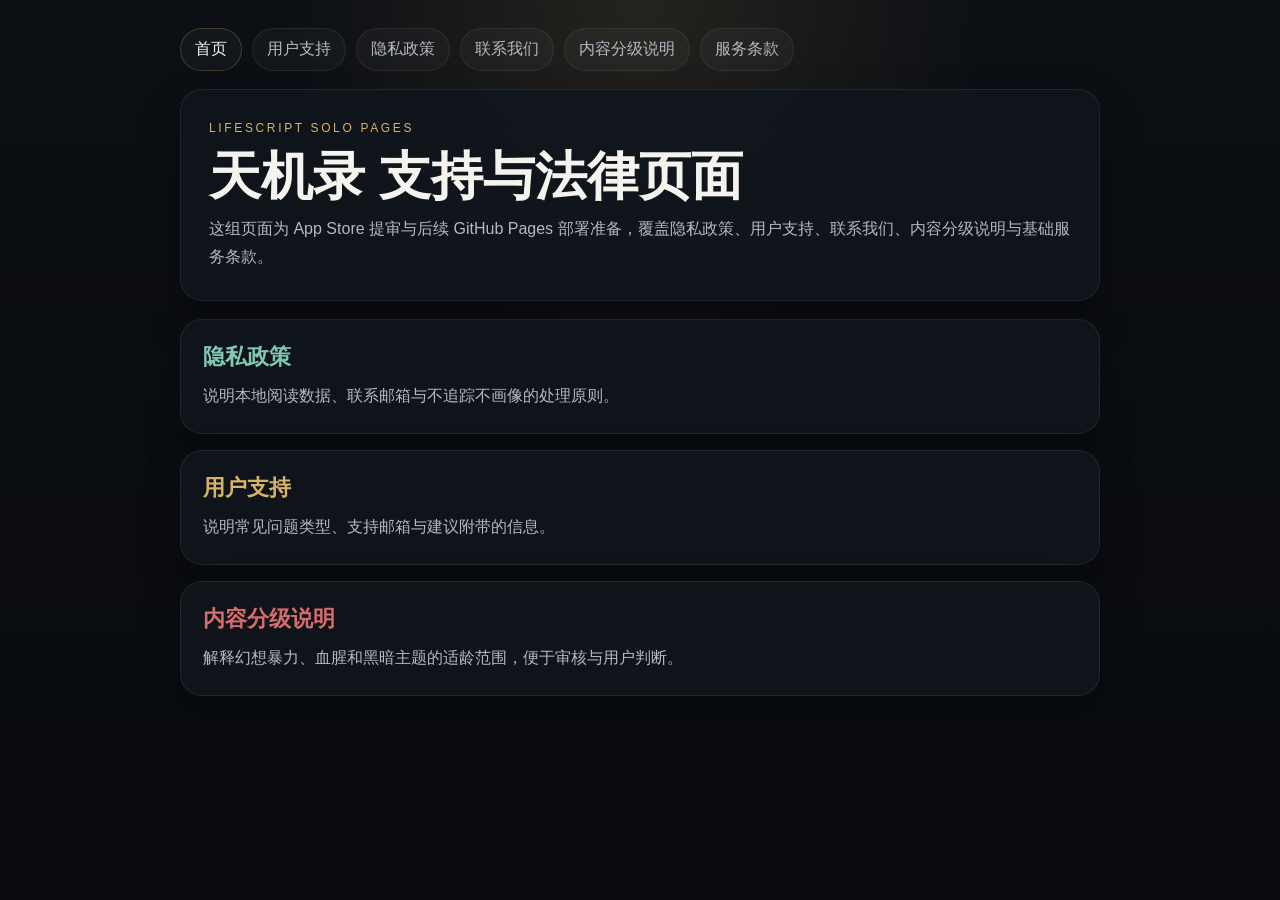
==== lifescript-solo/index.html @ c70b58d5 "Add LifeScript Solo legal pages" ====
<!doctype html>
<html lang="zh-Hans">
  <head>
    <meta charset="utf-8" />
    <meta name="viewport" content="width=device-width, initial-scale=1" />
    <title>天机录 · 支持与法律页面</title>
    <link rel="stylesheet" href="./styles.css" />
  </head>
  <body>
    <main class="shell">
      <nav class="nav">
        <a class="active" href="./index.html">首页</a>
        <a href="./support.html">用户支持</a>
        <a href="./privacy.html">隐私政策</a>
        <a href="./contact.html">联系我们</a>
        <a href="./content-rating.html">内容分级说明</a>
        <a href="./terms.html">服务条款</a>
      </nav>

      <section class="hero">
        <p class="eyebrow">LifeScript Solo Pages</p>
        <h1>天机录 支持与法律页面</h1>
        <p class="summary">
          这组页面为 App Store 提审与后续 GitHub Pages 部署准备，覆盖隐私政策、用户支持、联系我们、内容分级说明与基础服务条款。
        </p>
      </section>

      <section class="grid">
        <article class="card accent-jade">
          <h2>隐私政策</h2>
          <p>说明本地阅读数据、联系邮箱与不追踪不画像的处理原则。</p>
        </article>
        <article class="card accent-gold">
          <h2>用户支持</h2>
          <p>说明常见问题类型、支持邮箱与建议附带的信息。</p>
        </article>
        <article class="card accent-crimson">
          <h2>内容分级说明</h2>
          <p>解释幻想暴力、血腥和黑暗主题的适龄范围，便于审核与用户判断。</p>
        </article>
      </section>
    </main>
  </body>
</html>
---- lifescript-solo/styles.css ----
:root {
  color-scheme: dark;
  --bg: #0a0c10;
  --panel: rgba(17, 22, 29, 0.88);
  --panel-strong: rgba(22, 28, 36, 0.96);
  --border: rgba(255, 255, 255, 0.08);
  --text: #f5f3ee;
  --muted: #b6b9c2;
  --gold: #d8b36a;
  --jade: #80c8b3;
  --crimson: #d86c6c;
  --shadow: 0 18px 40px rgba(0, 0, 0, 0.28);
  --radius: 22px;
}

* {
  box-sizing: border-box;
}

body {
  margin: 0;
  min-height: 100vh;
  font-family: -apple-system, BlinkMacSystemFont, "SF Pro Text", "PingFang SC", "Helvetica Neue", sans-serif;
  background:
    radial-gradient(circle at top, rgba(216, 179, 106, 0.12), transparent 32%),
    linear-gradient(180deg, #0c0f14 0%, #090b0f 100%);
  color: var(--text);
}

.shell {
  width: min(920px, calc(100% - 32px));
  margin: 0 auto;
  padding: 28px 0 48px;
}

.nav {
  display: flex;
  flex-wrap: wrap;
  gap: 10px;
  margin-bottom: 18px;
}

.nav a {
  text-decoration: none;
  color: var(--muted);
  padding: 10px 14px;
  border: 1px solid var(--border);
  border-radius: 999px;
  background: rgba(255, 255, 255, 0.03);
}

.nav a.active,
.nav a:hover {
  color: var(--text);
  border-color: rgba(216, 179, 106, 0.24);
}

.hero,
.card {
  background: var(--panel);
  border: 1px solid var(--border);
  border-radius: var(--radius);
  box-shadow: var(--shadow);
  backdrop-filter: blur(20px);
}

.hero {
  padding: 28px;
  margin-bottom: 18px;
}

.eyebrow {
  margin: 0 0 10px;
  letter-spacing: 0.22em;
  text-transform: uppercase;
  font-size: 12px;
  color: var(--gold);
}

h1 {
  margin: 0 0 12px;
  font-size: clamp(34px, 5vw, 52px);
  line-height: 1.02;
}

.summary {
  margin: 0;
  color: var(--muted);
  font-size: 16px;
  line-height: 1.8;
}

.grid {
  display: grid;
  gap: 16px;
}

.card {
  padding: 22px;
}

h2 {
  margin: 0 0 10px;
  font-size: 22px;
}

p {
  margin: 0;
  color: var(--muted);
  line-height: 1.8;
}

ul {
  margin: 14px 0 0;
  padding-left: 18px;
  color: var(--muted);
  line-height: 1.8;
}

.meta {
  margin-top: 18px;
  padding-top: 16px;
  border-top: 1px solid var(--border);
  color: var(--muted);
  font-size: 14px;
}

.accent-jade h2 {
  color: var(--jade);
}

.accent-gold h2 {
  color: var(--gold);
}

.accent-crimson h2 {
  color: var(--crimson);
}

@media (max-width: 640px) {
  .shell {
    width: min(100% - 20px, 920px);
    padding-top: 20px;
  }

  .hero,
  .card {
    padding: 20px;
  }
}
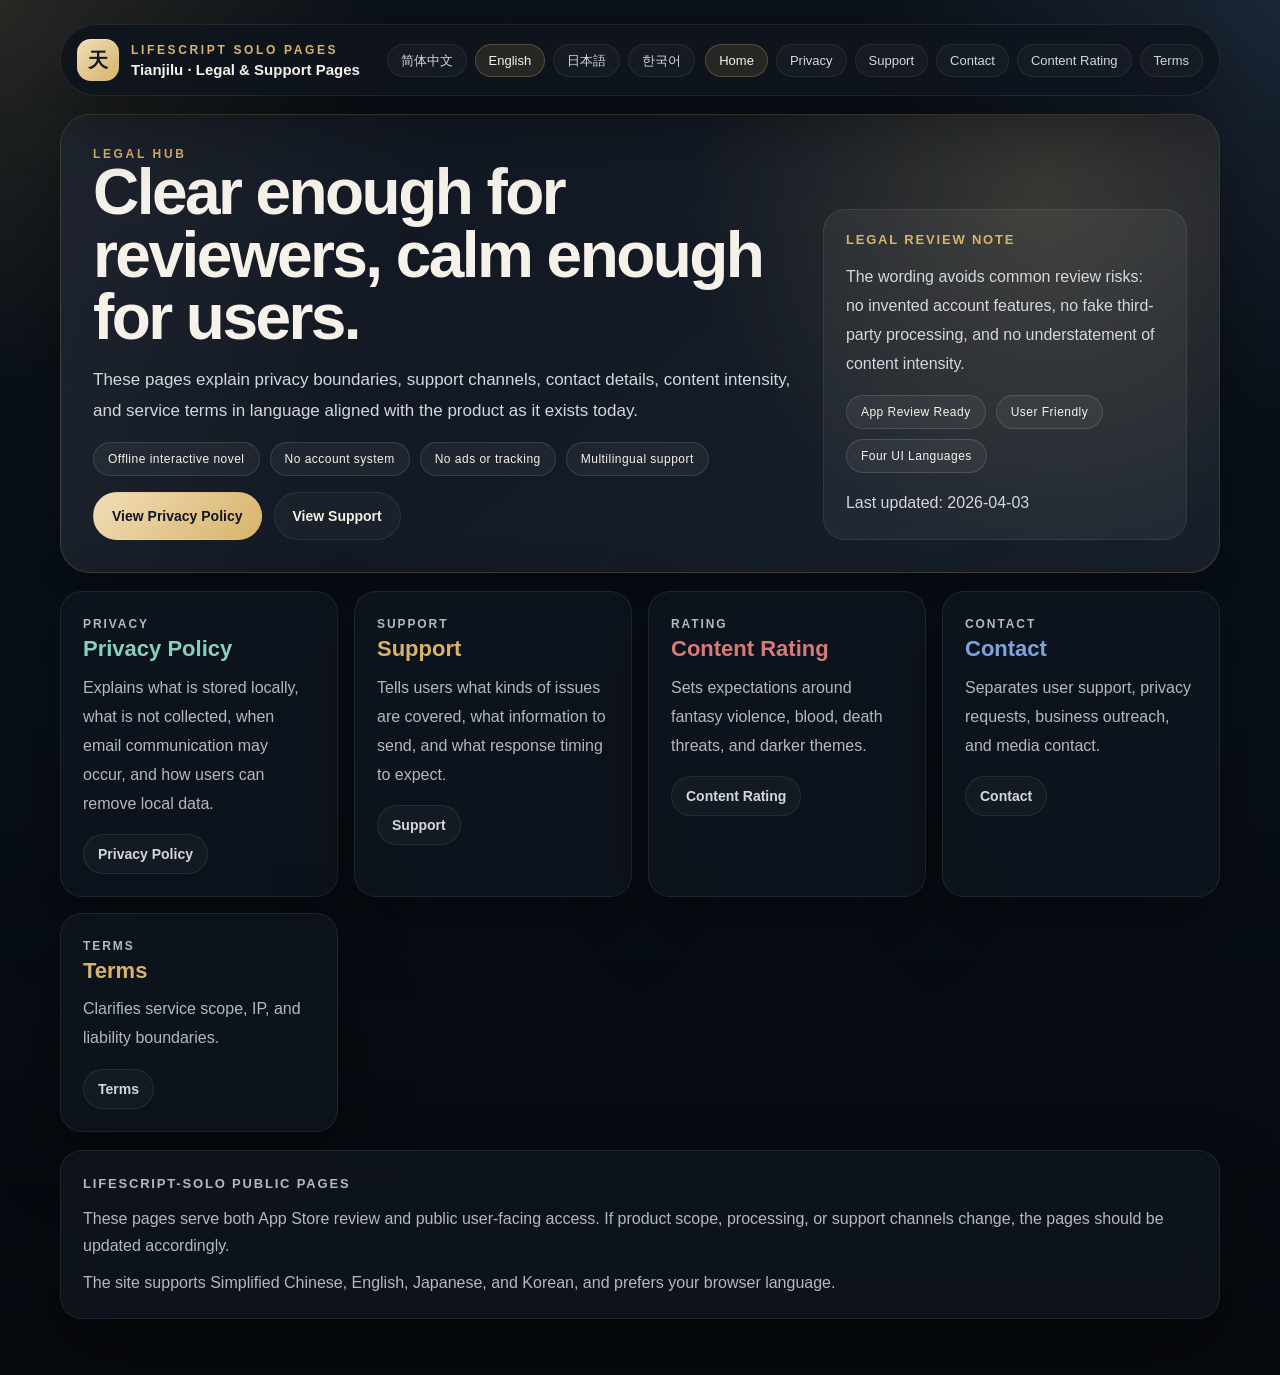
==== commit 4d2b3236: "Refresh LifeScript Solo legal pages" ====
--- a/lifescript-solo/index.html
+++ b/lifescript-solo/index.html
@@ -4,41 +4,20 @@
     <meta charset="utf-8" />
     <meta name="viewport" content="width=device-width, initial-scale=1" />
     <title>天机录 · 支持与法律页面</title>
+    <meta
+      name="description"
+      content="天机录官方支持、隐私、联系、分级与服务条款页面。"
+    />
     <link rel="stylesheet" href="./styles.css" />
+    <script defer src="./translations.js"></script>
+    <script defer src="./site.js"></script>
   </head>
-  <body>
-    <main class="shell">
-      <nav class="nav">
-        <a class="active" href="./index.html">首页</a>
-        <a href="./support.html">用户支持</a>
-        <a href="./privacy.html">隐私政策</a>
-        <a href="./contact.html">联系我们</a>
-        <a href="./content-rating.html">内容分级说明</a>
-        <a href="./terms.html">服务条款</a>
-      </nav>
-
-      <section class="hero">
-        <p class="eyebrow">LifeScript Solo Pages</p>
-        <h1>天机录 支持与法律页面</h1>
-        <p class="summary">
-          这组页面为 App Store 提审与后续 GitHub Pages 部署准备，覆盖隐私政策、用户支持、联系我们、内容分级说明与基础服务条款。
-        </p>
-      </section>
-
-      <section class="grid">
-        <article class="card accent-jade">
-          <h2>隐私政策</h2>
-          <p>说明本地阅读数据、联系邮箱与不追踪不画像的处理原则。</p>
-        </article>
-        <article class="card accent-gold">
-          <h2>用户支持</h2>
-          <p>说明常见问题类型、支持邮箱与建议附带的信息。</p>
-        </article>
-        <article class="card accent-crimson">
-          <h2>内容分级说明</h2>
-          <p>解释幻想暴力、血腥和黑暗主题的适龄范围，便于审核与用户判断。</p>
-        </article>
-      </section>
-    </main>
+  <body data-page="home">
+    <main id="app" class="page-shell"></main>
+    <noscript>
+      <main class="page-shell">
+        <div class="empty-state">This site requires JavaScript to render multilingual content.</div>
+      </main>
+    </noscript>
   </body>
 </html>
--- a/lifescript-solo/styles.css
+++ b/lifescript-solo/styles.css
@@ -1,150 +1,454 @@
 :root {
   color-scheme: dark;
-  --bg: #0a0c10;
-  --panel: rgba(17, 22, 29, 0.88);
-  --panel-strong: rgba(22, 28, 36, 0.96);
+  --bg: #091018;
+  --bg-deep: #06090e;
+  --panel: rgba(15, 20, 29, 0.9);
+  --panel-soft: rgba(22, 28, 38, 0.78);
+  --panel-strong: rgba(27, 35, 47, 0.96);
   --border: rgba(255, 255, 255, 0.08);
-  --text: #f5f3ee;
-  --muted: #b6b9c2;
+  --border-strong: rgba(216, 179, 106, 0.22);
+  --text: #f6f2ea;
+  --muted: #b6b8c0;
+  --muted-strong: #d4d7df;
   --gold: #d8b36a;
-  --jade: #80c8b3;
-  --crimson: #d86c6c;
-  --shadow: 0 18px 40px rgba(0, 0, 0, 0.28);
-  --radius: 22px;
+  --jade: #87d1bc;
+  --crimson: #d97a7a;
+  --sapphire: #7ea4dd;
+  --shadow: 0 28px 70px rgba(0, 0, 0, 0.34);
+  --radius-xl: 30px;
+  --radius-lg: 22px;
+  --radius-md: 16px;
+  --font-sans: -apple-system, BlinkMacSystemFont, "SF Pro Text", "PingFang SC", "Hiragino Sans GB", "Noto Sans JP", "Apple SD Gothic Neo", "Helvetica Neue", sans-serif;
 }
 
 * {
   box-sizing: border-box;
 }
 
+html {
+  scroll-behavior: smooth;
+}
+
 body {
   margin: 0;
   min-height: 100vh;
-  font-family: -apple-system, BlinkMacSystemFont, "SF Pro Text", "PingFang SC", "Helvetica Neue", sans-serif;
+  color: var(--text);
+  font-family: var(--font-sans);
   background:
-    radial-gradient(circle at top, rgba(216, 179, 106, 0.12), transparent 32%),
-    linear-gradient(180deg, #0c0f14 0%, #090b0f 100%);
-  color: var(--text);
-}
-
-.shell {
-  width: min(920px, calc(100% - 32px));
+    radial-gradient(circle at top left, rgba(216, 179, 106, 0.14), transparent 24rem),
+    radial-gradient(circle at top right, rgba(126, 164, 221, 0.14), transparent 26rem),
+    linear-gradient(180deg, #0b1119 0%, var(--bg) 48%, var(--bg-deep) 100%);
+}
+
+a {
+  color: inherit;
+}
+
+.page-shell {
+  width: min(1160px, calc(100vw - 28px));
   margin: 0 auto;
-  padding: 28px 0 48px;
-}
-
-.nav {
-  display: flex;
-  flex-wrap: wrap;
-  gap: 10px;
-  margin-bottom: 18px;
-}
-
-.nav a {
-  text-decoration: none;
-  color: var(--muted);
-  padding: 10px 14px;
+  padding: 24px 0 56px;
+}
+
+.page-frame {
+  display: grid;
+  gap: 18px;
+}
+
+.topbar,
+.hero,
+.section-card,
+.content-grid > article,
+.legal-grid > article,
+.footer {
   border: 1px solid var(--border);
+  background: var(--panel);
+  box-shadow: var(--shadow);
+  backdrop-filter: blur(22px);
+}
+
+.topbar {
+  position: sticky;
+  top: 12px;
+  z-index: 20;
+  display: flex;
+  flex-wrap: wrap;
+  align-items: center;
+  justify-content: space-between;
+  gap: 14px;
+  padding: 14px 16px;
   border-radius: 999px;
-  background: rgba(255, 255, 255, 0.03);
-}
-
-.nav a.active,
-.nav a:hover {
-  color: var(--text);
-  border-color: rgba(216, 179, 106, 0.24);
-}
-
-.hero,
-.card {
-  background: var(--panel);
-  border: 1px solid var(--border);
-  border-radius: var(--radius);
-  box-shadow: var(--shadow);
-  backdrop-filter: blur(20px);
-}
-
-.hero {
-  padding: 28px;
-  margin-bottom: 18px;
+}
+
+.brand-block {
+  display: flex;
+  align-items: center;
+  gap: 12px;
+}
+
+.brand-mark {
+  width: 42px;
+  height: 42px;
+  border-radius: 14px;
+  display: grid;
+  place-items: center;
+  color: #121825;
+  font-size: 20px;
+  font-weight: 700;
+  background: linear-gradient(135deg, #f1ddb7, var(--gold));
+  box-shadow: inset 0 1px 0 rgba(255, 255, 255, 0.35);
+}
+
+.brand-copy {
+  display: grid;
+  gap: 4px;
 }
 
 .eyebrow {
-  margin: 0 0 10px;
+  margin: 0;
+  color: var(--gold);
+  font-size: 12px;
+  font-weight: 700;
   letter-spacing: 0.22em;
   text-transform: uppercase;
+}
+
+.brand-title {
+  margin: 0;
+  color: var(--text);
+  font-size: 15px;
+  font-weight: 650;
+}
+
+.toolbar {
+  display: flex;
+  flex-wrap: wrap;
+  gap: 10px;
+  align-items: center;
+}
+
+.language-switcher,
+.nav-links {
+  display: flex;
+  flex-wrap: wrap;
+  gap: 8px;
+}
+
+.chip-button,
+.nav-link,
+.cta-link,
+.inline-link {
+  appearance: none;
+  border: 1px solid var(--border);
+  color: var(--muted-strong);
+  background: rgba(255, 255, 255, 0.03);
+  text-decoration: none;
+  transition: 180ms ease;
+}
+
+.chip-button,
+.nav-link {
+  border-radius: 999px;
+  padding: 9px 13px;
+  font-size: 13px;
+  line-height: 1;
+  cursor: pointer;
+}
+
+.chip-button:hover,
+.chip-button[aria-pressed="true"],
+.nav-link:hover,
+.nav-link.active {
+  color: var(--text);
+  border-color: rgba(216, 179, 106, 0.28);
+  background: rgba(216, 179, 106, 0.12);
+}
+
+.hero {
+  position: relative;
+  overflow: hidden;
+  padding: 32px;
+  border-radius: var(--radius-xl);
+  border-color: var(--border-strong);
+  background:
+    linear-gradient(140deg, rgba(16, 22, 33, 0.94), rgba(26, 33, 45, 0.92)),
+    linear-gradient(180deg, rgba(255, 255, 255, 0.04), rgba(255, 255, 255, 0));
+}
+
+.hero::before {
+  content: "";
+  position: absolute;
+  inset: 0;
+  pointer-events: none;
+  background:
+    radial-gradient(circle at 85% 18%, rgba(216, 179, 106, 0.18), transparent 22rem),
+    linear-gradient(110deg, rgba(255, 255, 255, 0.06), transparent 30%);
+}
+
+.hero-grid {
+  position: relative;
+  z-index: 1;
+  display: grid;
+  grid-template-columns: minmax(0, 1.4fr) minmax(280px, 0.72fr);
+  gap: 22px;
+}
+
+.hero-copy,
+.hero-note {
+  display: grid;
+  gap: 16px;
+}
+
+.hero-title {
+  margin: 0;
+  font-size: clamp(38px, 6vw, 64px);
+  line-height: 0.98;
+  letter-spacing: -0.04em;
+}
+
+.hero-summary {
+  margin: 0;
+  max-width: 48rem;
+  color: var(--muted-strong);
+  font-size: 17px;
+  line-height: 1.8;
+}
+
+.hero-strip {
+  display: flex;
+  flex-wrap: wrap;
+  gap: 10px;
+}
+
+.hero-strip span,
+.status-pill {
+  display: inline-flex;
+  align-items: center;
+  min-height: 34px;
+  padding: 0 14px;
+  border-radius: 999px;
+  border: 1px solid rgba(255, 255, 255, 0.12);
+  background: rgba(255, 255, 255, 0.05);
+  color: var(--text);
   font-size: 12px;
+  letter-spacing: 0.04em;
+}
+
+.hero-actions {
+  display: flex;
+  flex-wrap: wrap;
+  gap: 12px;
+}
+
+.cta-link,
+.inline-link {
+  display: inline-flex;
+  align-items: center;
+  justify-content: center;
+  min-height: 48px;
+  padding: 0 18px;
+  border-radius: 999px;
+  font-size: 14px;
+  font-weight: 600;
+}
+
+.cta-link.primary {
+  color: #101520;
+  background: linear-gradient(135deg, #f1ddb7, var(--gold));
+  border-color: transparent;
+}
+
+.cta-link.secondary {
+  color: var(--text);
+}
+
+.cta-link:hover,
+.inline-link:hover {
+  transform: translateY(-1px);
+}
+
+.hero-note {
+  align-self: end;
+  padding: 22px;
+  border-radius: var(--radius-lg);
+  border: 1px solid rgba(255, 255, 255, 0.08);
+  background: rgba(255, 255, 255, 0.05);
+}
+
+.note-title {
+  margin: 0;
   color: var(--gold);
-}
-
-h1 {
-  margin: 0 0 12px;
-  font-size: clamp(34px, 5vw, 52px);
-  line-height: 1.02;
-}
-
-.summary {
-  margin: 0;
-  color: var(--muted);
-  font-size: 16px;
+  font-size: 13px;
+  font-weight: 700;
+  letter-spacing: 0.14em;
+  text-transform: uppercase;
+}
+
+.note-copy {
+  margin: 0;
+  color: var(--muted-strong);
   line-height: 1.8;
 }
 
-.grid {
+.content-grid,
+.legal-grid {
   display: grid;
   gap: 16px;
 }
 
-.card {
+.content-grid {
+  grid-template-columns: repeat(auto-fit, minmax(220px, 1fr));
+}
+
+.legal-grid {
+  grid-template-columns: minmax(0, 1.12fr) minmax(0, 0.88fr);
+}
+
+.section-card,
+.content-grid > article,
+.legal-grid > article {
   padding: 22px;
-}
-
-h2 {
+  border-radius: var(--radius-lg);
+  transition: transform 180ms ease, border-color 180ms ease, background 180ms ease;
+}
+
+.section-card h2,
+.content-grid h2,
+.legal-grid h2 {
   margin: 0 0 10px;
   font-size: 22px;
-}
-
-p {
+  line-height: 1.2;
+}
+
+.section-card p,
+.content-grid p,
+.legal-grid p,
+.section-card li,
+.legal-grid li {
   margin: 0;
   color: var(--muted);
-  line-height: 1.8;
-}
-
-ul {
+  line-height: 1.82;
+}
+
+.section-card ul,
+.legal-grid ul {
   margin: 14px 0 0;
   padding-left: 18px;
+}
+
+.section-kicker {
+  margin: 0 0 12px;
+  color: var(--gold);
+  font-size: 12px;
+  font-weight: 700;
+  letter-spacing: 0.16em;
+  text-transform: uppercase;
+}
+
+.highlight-jade h2 {
+  color: var(--jade);
+}
+
+.highlight-gold h2 {
+  color: var(--gold);
+}
+
+.highlight-crimson h2 {
+  color: var(--crimson);
+}
+
+.highlight-sapphire h2 {
+  color: var(--sapphire);
+}
+
+.content-grid > article:hover,
+.legal-grid > article:hover,
+.section-card:hover {
+  transform: translateY(-2px);
+  border-color: rgba(216, 179, 106, 0.18);
+  background: var(--panel-strong);
+}
+
+.meta-row {
+  display: flex;
+  flex-wrap: wrap;
+  gap: 10px;
+  margin-top: 16px;
+}
+
+.meta-row a {
+  text-decoration: none;
+}
+
+.inline-link {
+  min-height: 40px;
+  padding: 0 14px;
+}
+
+.footer {
+  display: grid;
+  gap: 10px;
+  padding: 22px;
+  border-radius: var(--radius-lg);
+}
+
+.footer p {
+  margin: 0;
   color: var(--muted);
-  line-height: 1.8;
-}
-
-.meta {
-  margin-top: 18px;
-  padding-top: 16px;
-  border-top: 1px solid var(--border);
+  line-height: 1.7;
+}
+
+.empty-state {
+  padding: 22px;
+  border-radius: var(--radius-lg);
+  border: 1px dashed rgba(255, 255, 255, 0.12);
   color: var(--muted);
-  font-size: 14px;
-}
-
-.accent-jade h2 {
-  color: var(--jade);
-}
-
-.accent-gold h2 {
-  color: var(--gold);
-}
-
-.accent-crimson h2 {
-  color: var(--crimson);
-}
-
-@media (max-width: 640px) {
-  .shell {
-    width: min(100% - 20px, 920px);
-    padding-top: 20px;
+  background: rgba(255, 255, 255, 0.03);
+}
+
+.sr-only {
+  position: absolute;
+  width: 1px;
+  height: 1px;
+  padding: 0;
+  margin: -1px;
+  overflow: hidden;
+  clip: rect(0, 0, 0, 0);
+  border: 0;
+}
+
+@media (max-width: 960px) {
+  .hero-grid,
+  .legal-grid,
+  .content-grid {
+    grid-template-columns: 1fr;
+  }
+}
+
+@media (max-width: 720px) {
+  .page-shell {
+    width: min(100vw - 18px, 1160px);
+    padding-top: 16px;
+  }
+
+  .topbar {
+    position: static;
+    border-radius: 24px;
   }
 
   .hero,
-  .card {
-    padding: 20px;
-  }
-}
+  .section-card,
+  .content-grid > article,
+  .legal-grid > article,
+  .footer {
+    padding: 18px;
+  }
+
+  .hero-title {
+    font-size: clamp(32px, 10vw, 46px);
+  }
+
+  .hero-summary {
+    font-size: 15px;
+  }
+}
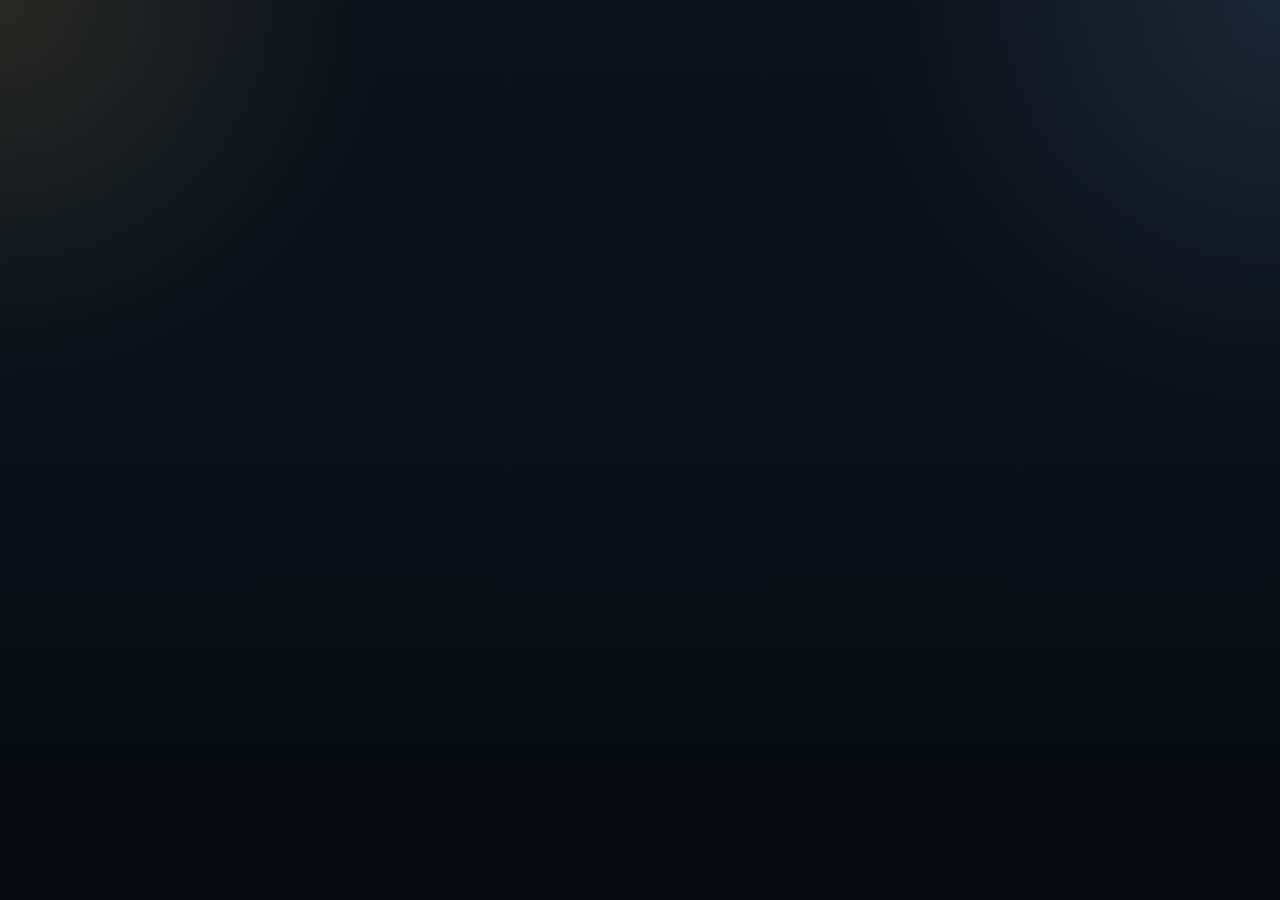
==== commit 2391b0ac: "Refine LifeScript Solo landing copy" ====
--- a/lifescript-solo/index.html
+++ b/lifescript-solo/index.html
@@ -3,14 +3,14 @@
   <head>
     <meta charset="utf-8" />
     <meta name="viewport" content="width=device-width, initial-scale=1" />
-    <title>天机录 · 支持与法律页面</title>
+    <title>天机录 · 官方说昞</title>
     <meta
       name="description"
-      content="天机录官方支持、隐私、联系、分级与服务条款页面。"
+      content="天机录官方隐私政策、用户支持、开发者联系方式、内容分级与服务条款页面。"
     />
-    <link rel="stylesheet" href="./styles.css" />
-    <script defer src="./translations.js"></script>
-    <script defer src="./site.js"></script>
+    <link rel="stylesheet" href="./styles.css?v=20260403-2" />
+    <script defer src="./translations.js?v=20260403-2"></script>
+    <script defer src="./site.js?v=20260403-2"></script>
   </head>
   <body data-page="home">
     <main id="app" class="page-shell"></main>
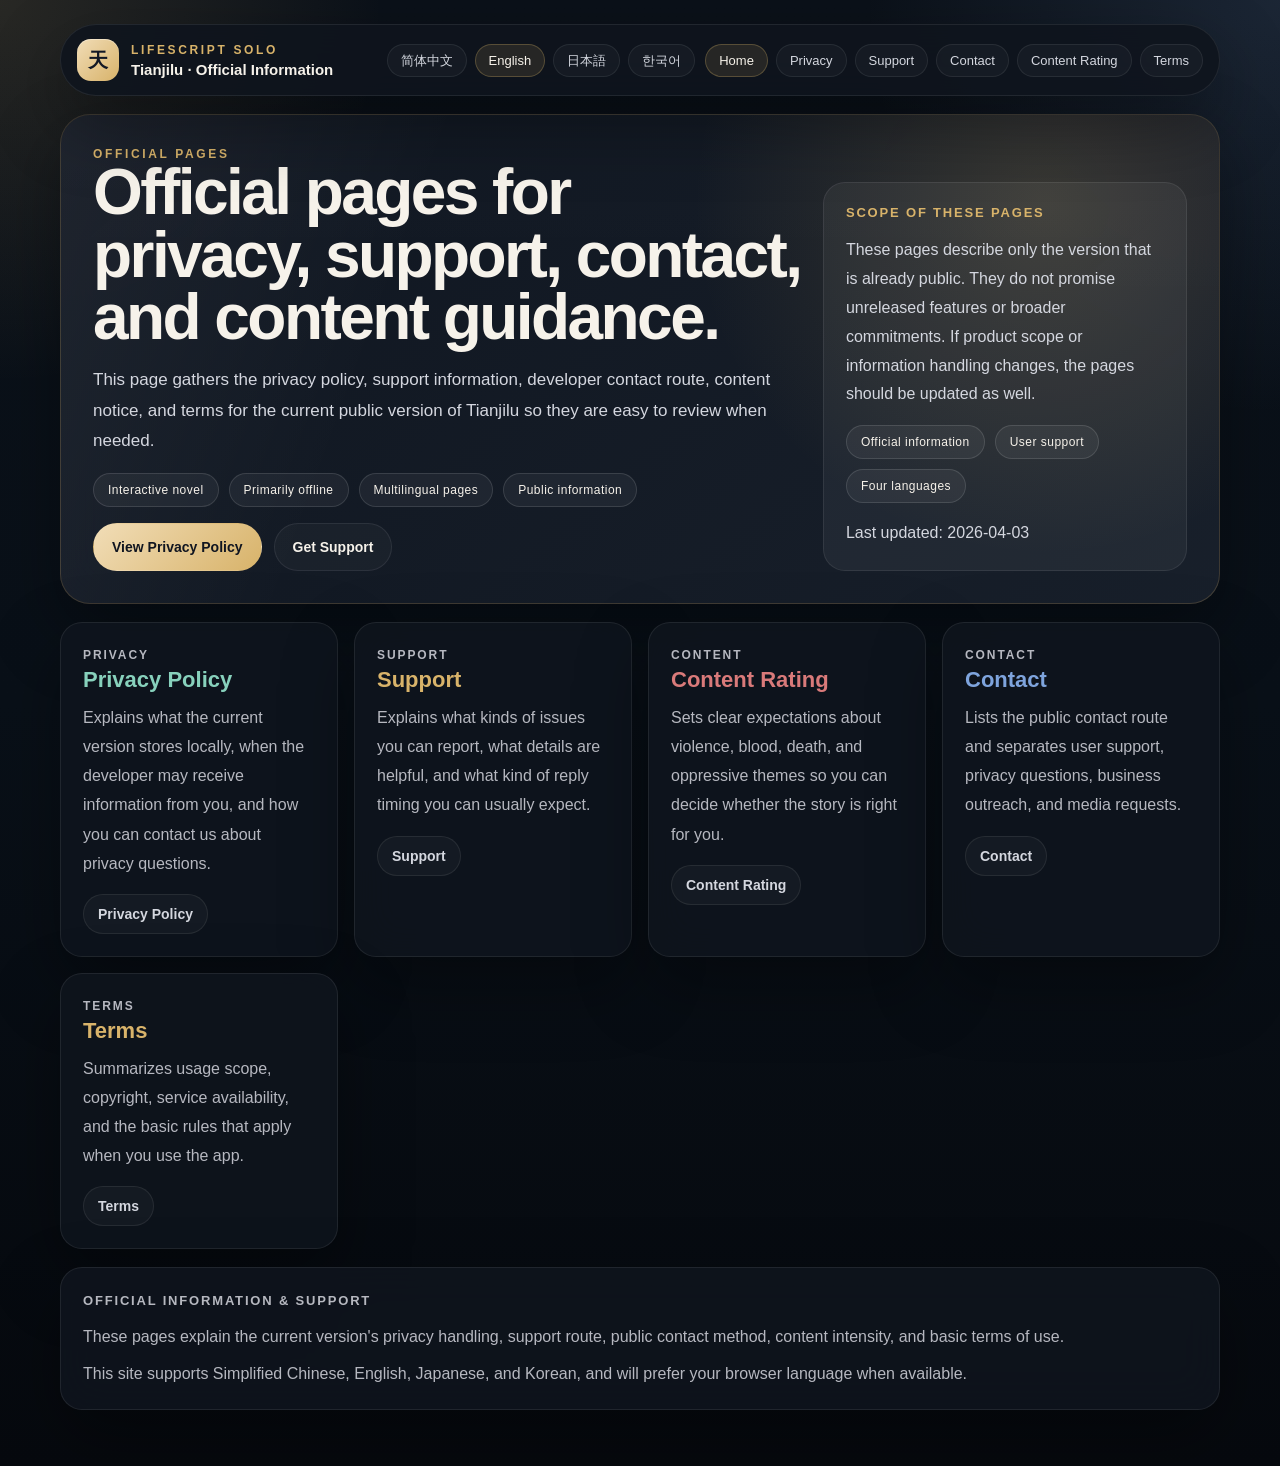
==== commit 7f16e293: "Hotfix LifeScript Solo legal pages rendering" ====
--- a/lifescript-solo/index.html
+++ b/lifescript-solo/index.html
@@ -3,14 +3,15 @@
   <head>
     <meta charset="utf-8" />
     <meta name="viewport" content="width=device-width, initial-scale=1" />
-    <title>天机录 · 官方说昞</title>
+    <title>天机录 · 官方说明</title>
     <meta
       name="description"
       content="天机录官方隐私政策、用户支持、开发者联系方式、内容分级与服务条款页面。"
     />
-    <link rel="stylesheet" href="./styles.css?v=20260403-2" />
-    <script defer src="./translations.js?v=20260403-2"></script>
-    <script defer src="./site.js?v=20260403-2"></script>
+    <link rel="stylesheet" href="./styles.css?v=20260405-1" />
+    <script defer src="./translations.js?v=20260405-1"></script>
+    <script defer src="./copy-overrides.js?v=20260405-1"></script>
+    <script defer src="./site.js?v=20260405-1"></script>
   </head>
   <body data-page="home">
     <main id="app" class="page-shell"></main>
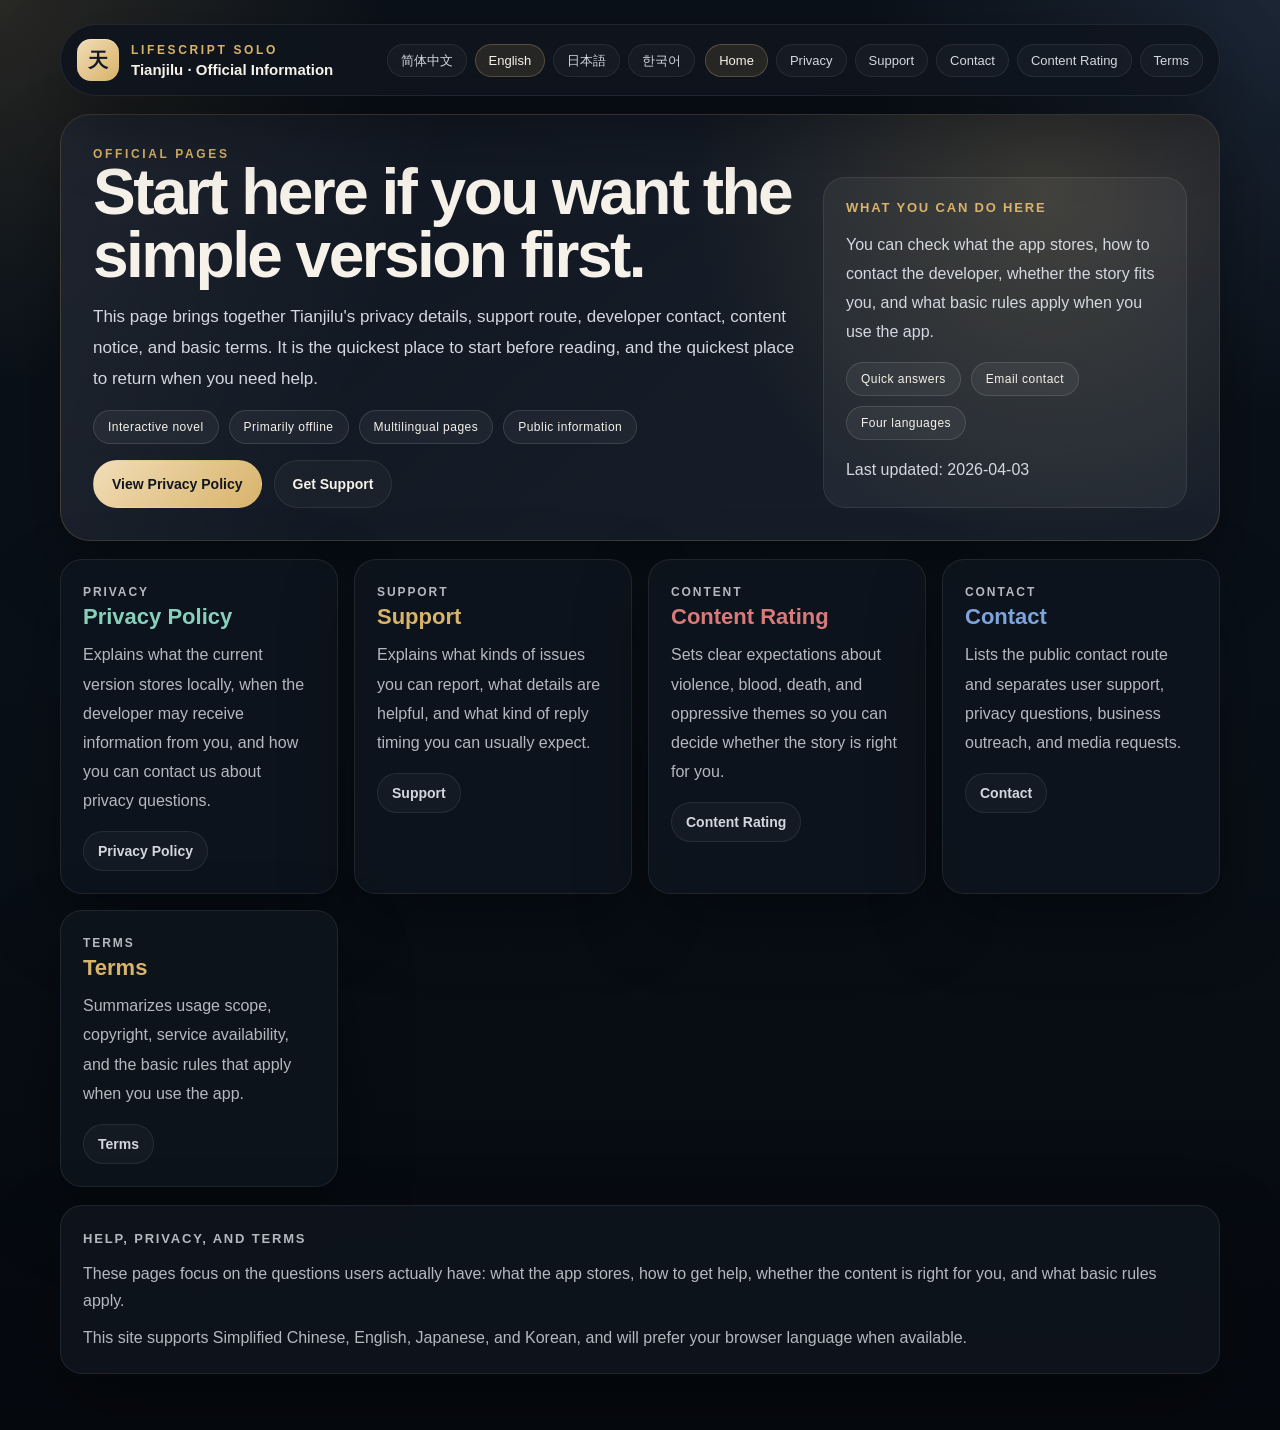
==== commit 6bf5ec7c: "Refine LifeScript Solo user-facing copy" ====
--- a/lifescript-solo/index.html
+++ b/lifescript-solo/index.html
@@ -10,7 +10,7 @@
     />
     <link rel="stylesheet" href="./styles.css?v=20260405-1" />
     <script defer src="./translations.js?v=20260405-1"></script>
-    <script defer src="./copy-overrides.js?v=20260405-1"></script>
+    <script defer src="./copy-overrides.js?v=20260405-2"></script>
     <script defer src="./site.js?v=20260405-1"></script>
   </head>
   <body data-page="home">
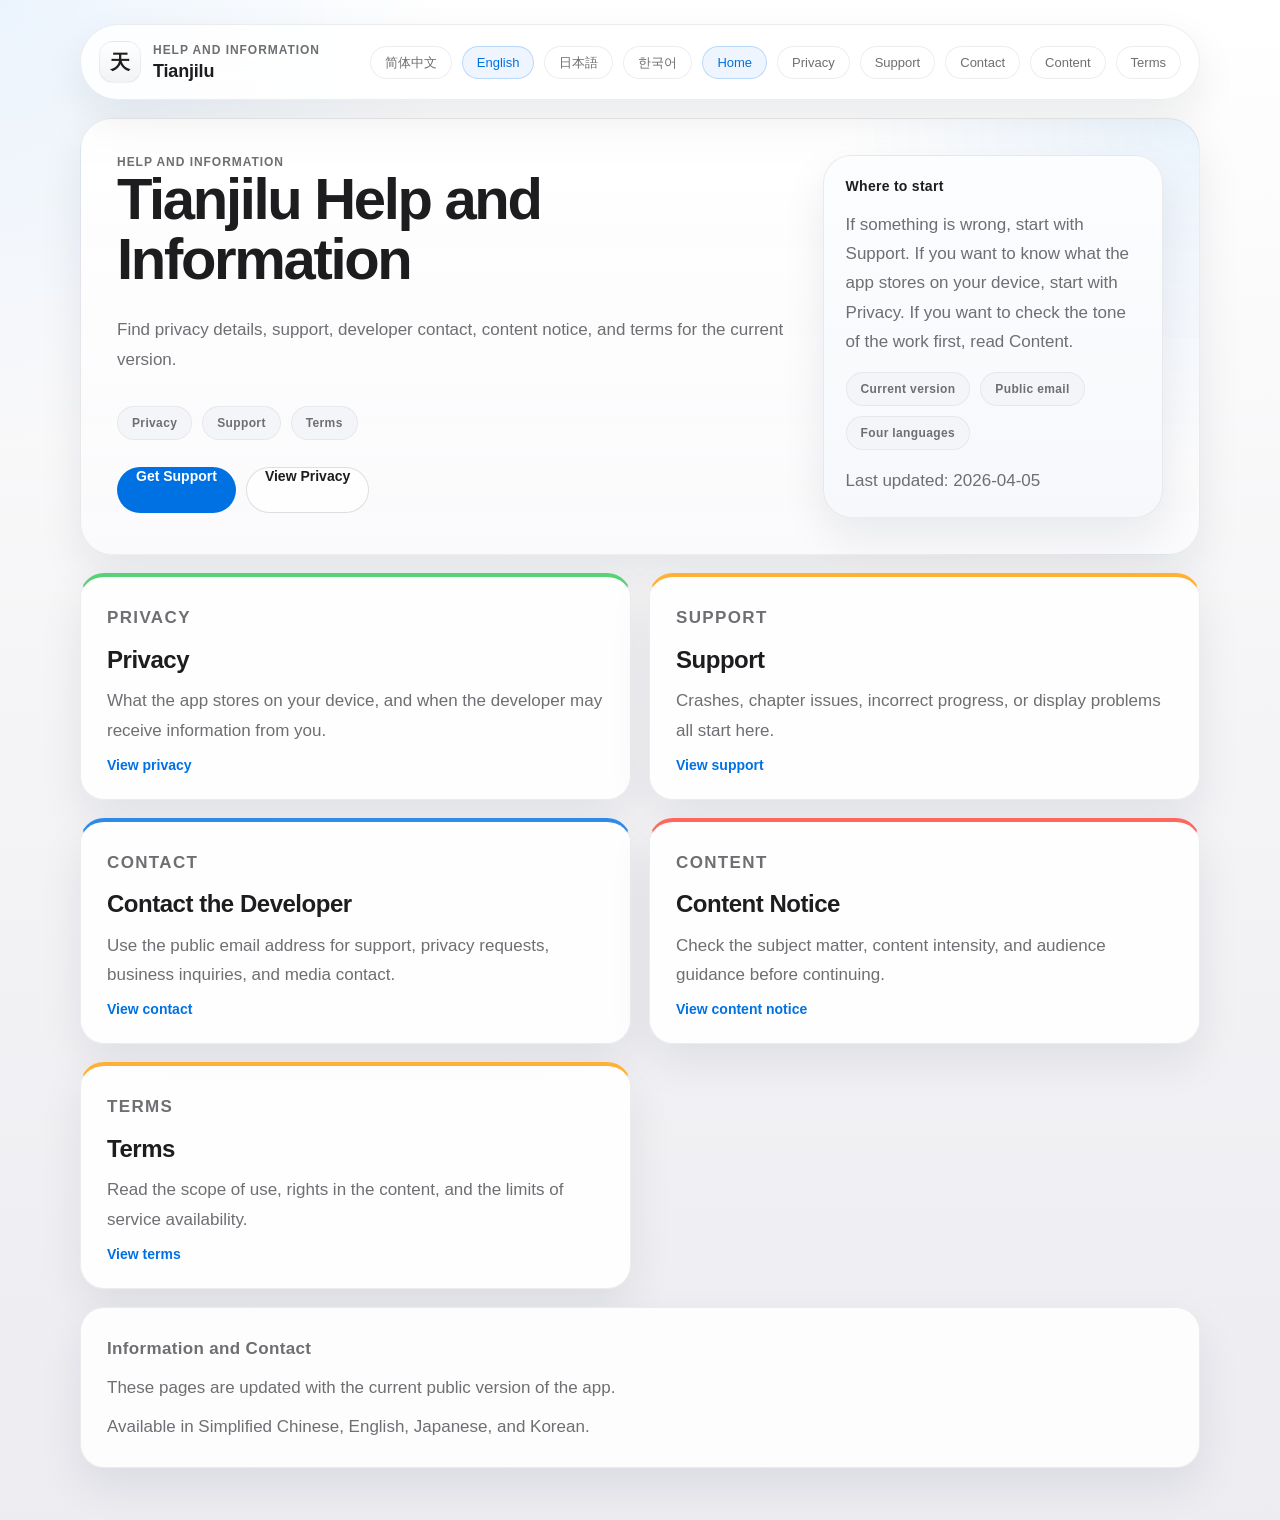
==== commit cf20a3b0: "Refresh LifeScript Solo public pages" ====
--- a/lifescript-solo/index.html
+++ b/lifescript-solo/index.html
@@ -3,15 +3,15 @@
   <head>
     <meta charset="utf-8" />
     <meta name="viewport" content="width=device-width, initial-scale=1" />
-    <title>天机录 · 官方说明</title>
+    <title>天机录 · 帮助与说明</title>
     <meta
       name="description"
-      content="天机录官方隐私政策、用户支持、开发者联系方式、内容分级与服务条款页面。"
+      content="查看天机录的隐私、支持、联系、内容提示与服务条款。"
     />
-    <link rel="stylesheet" href="./styles.css?v=20260405-1" />
+    <link rel="stylesheet" href="./styles.css?v=20260405-4" />
     <script defer src="./translations.js?v=20260405-1"></script>
-    <script defer src="./copy-overrides.js?v=20260405-2"></script>
-    <script defer src="./site.js?v=20260405-1"></script>
+    <script defer src="./copy-overrides.js?v=20260405-4"></script>
+    <script defer src="./site.js?v=20260405-4"></script>
   </head>
   <body data-page="home">
     <main id="app" class="page-shell"></main>
--- a/lifescript-solo/styles.css
+++ b/lifescript-solo/styles.css
@@ -1,24 +1,25 @@
 :root {
-  color-scheme: dark;
-  --bg: #091018;
-  --bg-deep: #06090e;
-  --panel: rgba(15, 20, 29, 0.9);
-  --panel-soft: rgba(22, 28, 38, 0.78);
-  --panel-strong: rgba(27, 35, 47, 0.96);
-  --border: rgba(255, 255, 255, 0.08);
-  --border-strong: rgba(216, 179, 106, 0.22);
-  --text: #f6f2ea;
-  --muted: #b6b8c0;
-  --muted-strong: #d4d7df;
-  --gold: #d8b36a;
-  --jade: #87d1bc;
-  --crimson: #d97a7a;
-  --sapphire: #7ea4dd;
-  --shadow: 0 28px 70px rgba(0, 0, 0, 0.34);
-  --radius-xl: 30px;
-  --radius-lg: 22px;
-  --radius-md: 16px;
-  --font-sans: -apple-system, BlinkMacSystemFont, "SF Pro Text", "PingFang SC", "Hiragino Sans GB", "Noto Sans JP", "Apple SD Gothic Neo", "Helvetica Neue", sans-serif;
+  color-scheme: light;
+  --bg: #f5f5f7;
+  --bg-strong: #ececf1;
+  --surface: rgba(255, 255, 255, 0.84);
+  --surface-strong: #ffffff;
+  --surface-soft: #fafafc;
+  --border: rgba(29, 29, 31, 0.08);
+  --border-strong: rgba(29, 29, 31, 0.14);
+  --text: #1d1d1f;
+  --muted: #6e6e73;
+  --blue: #0071e3;
+  --blue-soft: #eef5ff;
+  --green: #34c759;
+  --orange: #ff9f0a;
+  --red: #ff453a;
+  --indigo: #5856d6;
+  --shadow: 0 18px 44px rgba(15, 23, 42, 0.08);
+  --radius-xl: 32px;
+  --radius-lg: 24px;
+  --radius-md: 18px;
+  --font-sans: -apple-system, BlinkMacSystemFont, "SF Pro Text", "PingFang SC", "Hiragino Sans", "Noto Sans JP", "Apple SD Gothic Neo", "Helvetica Neue", sans-serif;
 }
 
 * {
@@ -35,9 +36,8 @@
   color: var(--text);
   font-family: var(--font-sans);
   background:
-    radial-gradient(circle at top left, rgba(216, 179, 106, 0.14), transparent 24rem),
-    radial-gradient(circle at top right, rgba(126, 164, 221, 0.14), transparent 26rem),
-    linear-gradient(180deg, #0b1119 0%, var(--bg) 48%, var(--bg-deep) 100%);
+    radial-gradient(circle at top left, rgba(0, 113, 227, 0.08), transparent 28rem),
+    linear-gradient(180deg, #ffffff 0%, var(--bg) 44%, var(--bg-strong) 100%);
 }
 
 a {
@@ -45,9 +45,9 @@
 }
 
 .page-shell {
-  width: min(1160px, calc(100vw - 28px));
+  width: min(1120px, calc(100vw - 32px));
   margin: 0 auto;
-  padding: 24px 0 56px;
+  padding: 24px 0 52px;
 }
 
 .page-frame {
@@ -57,26 +57,26 @@
 
 .topbar,
 .hero,
+.hero-note,
+.grid-card,
 .section-card,
-.content-grid > article,
-.legal-grid > article,
 .footer {
   border: 1px solid var(--border);
-  background: var(--panel);
+  background: var(--surface);
   box-shadow: var(--shadow);
-  backdrop-filter: blur(22px);
+  backdrop-filter: blur(18px);
 }
 
 .topbar {
   position: sticky;
-  top: 12px;
-  z-index: 20;
+  top: 16px;
+  z-index: 30;
   display: flex;
   flex-wrap: wrap;
   align-items: center;
   justify-content: space-between;
   gap: 14px;
-  padding: 14px 16px;
+  padding: 16px 18px;
   border-radius: 999px;
 }
 
@@ -89,14 +89,14 @@
 .brand-mark {
   width: 42px;
   height: 42px;
+  display: grid;
+  place-items: center;
   border-radius: 14px;
-  display: grid;
-  place-items: center;
-  color: #121825;
+  background: linear-gradient(180deg, #ffffff 0%, #f1f3f6 100%);
+  color: var(--text);
   font-size: 20px;
   font-weight: 700;
-  background: linear-gradient(135deg, #f1ddb7, var(--gold));
-  box-shadow: inset 0 1px 0 rgba(255, 255, 255, 0.35);
+  border: 1px solid rgba(29, 29, 31, 0.06);
 }
 
 .brand-copy {
@@ -106,50 +106,47 @@
 
 .eyebrow {
   margin: 0;
-  color: var(--gold);
+  color: var(--muted);
   font-size: 12px;
-  font-weight: 700;
-  letter-spacing: 0.22em;
+  font-weight: 600;
+  letter-spacing: 0.08em;
   text-transform: uppercase;
 }
 
 .brand-title {
   margin: 0;
-  color: var(--text);
-  font-size: 15px;
+  font-size: 18px;
   font-weight: 650;
-}
-
-.toolbar {
+  letter-spacing: -0.01em;
+}
+
+.toolbar,
+.language-switcher,
+.nav-links,
+.hero-actions,
+.hero-strip,
+.meta-row {
   display: flex;
   flex-wrap: wrap;
   gap: 10px;
   align-items: center;
 }
 
-.language-switcher,
-.nav-links {
-  display: flex;
-  flex-wrap: wrap;
-  gap: 8px;
-}
-
 .chip-button,
 .nav-link,
-.cta-link,
-.inline-link {
+.cta-link {
   appearance: none;
   border: 1px solid var(--border);
-  color: var(--muted-strong);
-  background: rgba(255, 255, 255, 0.03);
+  border-radius: 999px;
+  background: rgba(255, 255, 255, 0.9);
+  color: var(--muted);
   text-decoration: none;
-  transition: 180ms ease;
+  transition: transform 180ms ease, border-color 180ms ease, background-color 180ms ease, color 180ms ease;
 }
 
 .chip-button,
 .nav-link {
-  border-radius: 999px;
-  padding: 9px 13px;
+  padding: 9px 14px;
   font-size: 13px;
   line-height: 1;
   cursor: pointer;
@@ -159,38 +156,23 @@
 .chip-button[aria-pressed="true"],
 .nav-link:hover,
 .nav-link.active {
-  color: var(--text);
-  border-color: rgba(216, 179, 106, 0.28);
-  background: rgba(216, 179, 106, 0.12);
+  color: var(--blue);
+  border-color: rgba(0, 113, 227, 0.22);
+  background: var(--blue-soft);
 }
 
 .hero {
-  position: relative;
-  overflow: hidden;
-  padding: 32px;
+  padding: 36px;
   border-radius: var(--radius-xl);
-  border-color: var(--border-strong);
   background:
-    linear-gradient(140deg, rgba(16, 22, 33, 0.94), rgba(26, 33, 45, 0.92)),
-    linear-gradient(180deg, rgba(255, 255, 255, 0.04), rgba(255, 255, 255, 0));
-}
-
-.hero::before {
-  content: "";
-  position: absolute;
-  inset: 0;
-  pointer-events: none;
-  background:
-    radial-gradient(circle at 85% 18%, rgba(216, 179, 106, 0.18), transparent 22rem),
-    linear-gradient(110deg, rgba(255, 255, 255, 0.06), transparent 30%);
+    radial-gradient(circle at top right, rgba(0, 113, 227, 0.08), transparent 22rem),
+    linear-gradient(180deg, rgba(255, 255, 255, 0.98), rgba(250, 250, 252, 0.96));
 }
 
 .hero-grid {
-  position: relative;
-  z-index: 1;
-  display: grid;
-  grid-template-columns: minmax(0, 1.4fr) minmax(280px, 0.72fr);
-  gap: 22px;
+  display: grid;
+  grid-template-columns: minmax(0, 1.45fr) minmax(280px, 0.72fr);
+  gap: 20px;
 }
 
 .hero-copy,
@@ -199,256 +181,262 @@
   gap: 16px;
 }
 
+.hero-note {
+  align-content: start;
+  padding: 22px;
+  border-radius: 28px;
+  background: linear-gradient(180deg, #fcfdff 0%, #f6f8fb 100%);
+}
+
 .hero-title {
   margin: 0;
-  font-size: clamp(38px, 6vw, 64px);
-  line-height: 0.98;
+  font-size: clamp(38px, 6vw, 58px);
+  line-height: 1.03;
   letter-spacing: -0.04em;
 }
 
-.hero-summary {
-  margin: 0;
-  max-width: 48rem;
-  color: var(--muted-strong);
+.hero-summary,
+.note-copy,
+.footer p,
+.grid-card p,
+.section-card p,
+.section-card li {
+  margin: 0;
+  color: var(--muted);
   font-size: 17px;
-  line-height: 1.8;
-}
-
-.hero-strip {
-  display: flex;
-  flex-wrap: wrap;
-  gap: 10px;
-}
-
-.hero-strip span,
-.status-pill {
+  line-height: 1.72;
+}
+
+.hero-strip span {
   display: inline-flex;
   align-items: center;
   min-height: 34px;
   padding: 0 14px;
   border-radius: 999px;
-  border: 1px solid rgba(255, 255, 255, 0.12);
-  background: rgba(255, 255, 255, 0.05);
+  background: #f4f5f8;
+  border: 1px solid rgba(29, 29, 31, 0.06);
+  color: var(--muted);
+  font-size: 12px;
+  font-weight: 600;
+  letter-spacing: 0.03em;
+}
+
+.cta-link {
+  min-height: 46px;
+  padding: 0 18px;
+  font-size: 14px;
+  font-weight: 600;
+  justify-content: center;
+}
+
+.cta-link.primary {
+  color: #ffffff;
+  background: var(--blue);
+  border-color: transparent;
+}
+
+.cta-link.secondary {
   color: var(--text);
+  background: rgba(255, 255, 255, 0.92);
+  border-color: var(--border-strong);
+}
+
+.cta-link:hover,
+.chip-button:hover,
+.nav-link:hover,
+.grid-card:hover {
+  transform: translateY(-1px);
+}
+
+.content-grid,
+.legal-grid {
+  display: grid;
+  gap: 18px;
+}
+
+.content-grid {
+  grid-template-columns: repeat(2, minmax(0, 1fr));
+}
+
+.legal-grid {
+  grid-template-columns: repeat(2, minmax(0, 1fr));
+}
+
+.grid-card,
+.section-card,
+.footer {
+  padding: 26px;
+  border-radius: var(--radius-lg);
+}
+
+.grid-card {
+  display: grid;
+  gap: 12px;
+  min-height: 220px;
+  text-decoration: none;
+  background: rgba(255, 255, 255, 0.9);
+}
+
+.grid-card h2,
+.section-card h2 {
+  margin: 0;
+  font-size: 24px;
+  line-height: 1.24;
+  letter-spacing: -0.02em;
+}
+
+.card-link,
+.inline-link {
+  color: var(--blue);
+  font-size: 14px;
+  font-weight: 600;
+  text-decoration: none;
+}
+
+.card-link {
+  margin-top: auto;
+}
+
+.section-card {
+  display: grid;
+  gap: 12px;
+  background: rgba(255, 255, 255, 0.9);
+}
+
+.section-kicker {
+  margin: 0;
+  color: var(--muted);
   font-size: 12px;
-  letter-spacing: 0.04em;
-}
-
-.hero-actions {
-  display: flex;
-  flex-wrap: wrap;
-  gap: 12px;
-}
-
-.cta-link,
+  font-weight: 600;
+  letter-spacing: 0.08em;
+  text-transform: uppercase;
+}
+
+.section-card ul {
+  margin: 0;
+  padding-left: 20px;
+  display: grid;
+  gap: 10px;
+}
+
 .inline-link {
   display: inline-flex;
   align-items: center;
-  justify-content: center;
-  min-height: 48px;
-  padding: 0 18px;
-  border-radius: 999px;
+}
+
+.note-title {
+  margin: 0;
   font-size: 14px;
-  font-weight: 600;
-}
-
-.cta-link.primary {
-  color: #101520;
-  background: linear-gradient(135deg, #f1ddb7, var(--gold));
-  border-color: transparent;
-}
-
-.cta-link.secondary {
-  color: var(--text);
-}
-
-.cta-link:hover,
-.inline-link:hover {
-  transform: translateY(-1px);
-}
-
-.hero-note {
-  align-self: end;
-  padding: 22px;
+  font-weight: 700;
+  letter-spacing: 0.02em;
+}
+
+.footer {
+  display: grid;
+  gap: 10px;
+  background: rgba(255, 255, 255, 0.88);
+}
+
+.highlight-jade {
+  border-top: 4px solid rgba(52, 199, 89, 0.82);
+}
+
+.highlight-gold {
+  border-top: 4px solid rgba(255, 159, 10, 0.82);
+}
+
+.highlight-sapphire {
+  border-top: 4px solid rgba(0, 113, 227, 0.82);
+}
+
+.highlight-crimson {
+  border-top: 4px solid rgba(255, 69, 58, 0.82);
+}
+
+.empty-state {
+  padding: 28px;
   border-radius: var(--radius-lg);
-  border: 1px solid rgba(255, 255, 255, 0.08);
-  background: rgba(255, 255, 255, 0.05);
-}
-
-.note-title {
-  margin: 0;
-  color: var(--gold);
-  font-size: 13px;
-  font-weight: 700;
-  letter-spacing: 0.14em;
-  text-transform: uppercase;
-}
-
-.note-copy {
-  margin: 0;
-  color: var(--muted-strong);
-  line-height: 1.8;
-}
-
-.content-grid,
-.legal-grid {
-  display: grid;
-  gap: 16px;
-}
-
-.content-grid {
-  grid-template-columns: repeat(auto-fit, minmax(220px, 1fr));
-}
-
-.legal-grid {
-  grid-template-columns: minmax(0, 1.12fr) minmax(0, 0.88fr);
-}
-
-.section-card,
-.content-grid > article,
-.legal-grid > article {
-  padding: 22px;
-  border-radius: var(--radius-lg);
-  transition: transform 180ms ease, border-color 180ms ease, background 180ms ease;
-}
-
-.section-card h2,
-.content-grid h2,
-.legal-grid h2 {
-  margin: 0 0 10px;
-  font-size: 22px;
-  line-height: 1.2;
-}
-
-.section-card p,
-.content-grid p,
-.legal-grid p,
-.section-card li,
-.legal-grid li {
-  margin: 0;
-  color: var(--muted);
-  line-height: 1.82;
-}
-
-.section-card ul,
-.legal-grid ul {
-  margin: 14px 0 0;
-  padding-left: 18px;
-}
-
-.section-kicker {
-  margin: 0 0 12px;
-  color: var(--gold);
-  font-size: 12px;
-  font-weight: 700;
-  letter-spacing: 0.16em;
-  text-transform: uppercase;
-}
-
-.highlight-jade h2 {
-  color: var(--jade);
-}
-
-.highlight-gold h2 {
-  color: var(--gold);
-}
-
-.highlight-crimson h2 {
-  color: var(--crimson);
-}
-
-.highlight-sapphire h2 {
-  color: var(--sapphire);
-}
-
-.content-grid > article:hover,
-.legal-grid > article:hover,
-.section-card:hover {
-  transform: translateY(-2px);
-  border-color: rgba(216, 179, 106, 0.18);
-  background: var(--panel-strong);
-}
-
-.meta-row {
-  display: flex;
-  flex-wrap: wrap;
-  gap: 10px;
-  margin-top: 16px;
-}
-
-.meta-row a {
-  text-decoration: none;
-}
-
-.inline-link {
-  min-height: 40px;
-  padding: 0 14px;
-}
-
-.footer {
-  display: grid;
-  gap: 10px;
-  padding: 22px;
-  border-radius: var(--radius-lg);
-}
-
-.footer p {
-  margin: 0;
-  color: var(--muted);
-  line-height: 1.7;
-}
-
-.empty-state {
-  padding: 22px;
-  border-radius: var(--radius-lg);
-  border: 1px dashed rgba(255, 255, 255, 0.12);
-  color: var(--muted);
-  background: rgba(255, 255, 255, 0.03);
-}
-
-.sr-only {
-  position: absolute;
-  width: 1px;
-  height: 1px;
-  padding: 0;
-  margin: -1px;
-  overflow: hidden;
-  clip: rect(0, 0, 0, 0);
-  border: 0;
-}
-
-@media (max-width: 960px) {
-  .hero-grid,
-  .legal-grid,
-  .content-grid {
-    grid-template-columns: 1fr;
-  }
-}
-
-@media (max-width: 720px) {
-  .page-shell {
-    width: min(100vw - 18px, 1160px);
-    padding-top: 16px;
-  }
-
+  border: 1px solid var(--border);
+  background: var(--surface-strong);
+}
+
+@media (max-width: 920px) {
   .topbar {
     position: static;
-    border-radius: 24px;
-  }
-
+    border-radius: 28px;
+  }
+
+  .hero-grid,
+  .content-grid,
+  .legal-grid {
+    grid-template-columns: 1fr;
+  }
+}
+
+@media (max-width: 640px) {
+  .page-shell {
+    width: min(100vw - 20px, 1120px);
+    padding: 14px 0 36px;
+  }
+
+  .toolbar {
+    width: 100%;
+    display: grid;
+    gap: 8px;
+  }
+
+  .language-switcher,
+  .nav-links {
+    flex-wrap: nowrap;
+    overflow-x: auto;
+    padding-bottom: 2px;
+    scrollbar-width: none;
+  }
+
+  .language-switcher::-webkit-scrollbar,
+  .nav-links::-webkit-scrollbar {
+    display: none;
+  }
+
+  .topbar,
   .hero,
+  .hero-note,
+  .grid-card,
   .section-card,
-  .content-grid > article,
-  .legal-grid > article,
+  .footer {
+    border-radius: 22px;
+  }
+
+  .topbar,
+  .grid-card,
+  .section-card,
   .footer {
     padding: 18px;
   }
 
+  .hero {
+    padding: 24px;
+  }
+
   .hero-title {
-    font-size: clamp(32px, 10vw, 46px);
-  }
-
-  .hero-summary {
+    font-size: 34px;
+  }
+
+  .hero-summary,
+  .note-copy,
+  .footer p,
+  .grid-card p,
+  .section-card p,
+  .section-card li {
     font-size: 15px;
-  }
-}
+    line-height: 1.66;
+  }
+
+  .hero-actions {
+    width: 100%;
+  }
+
+  .cta-link {
+    width: 100%;
+  }
+}
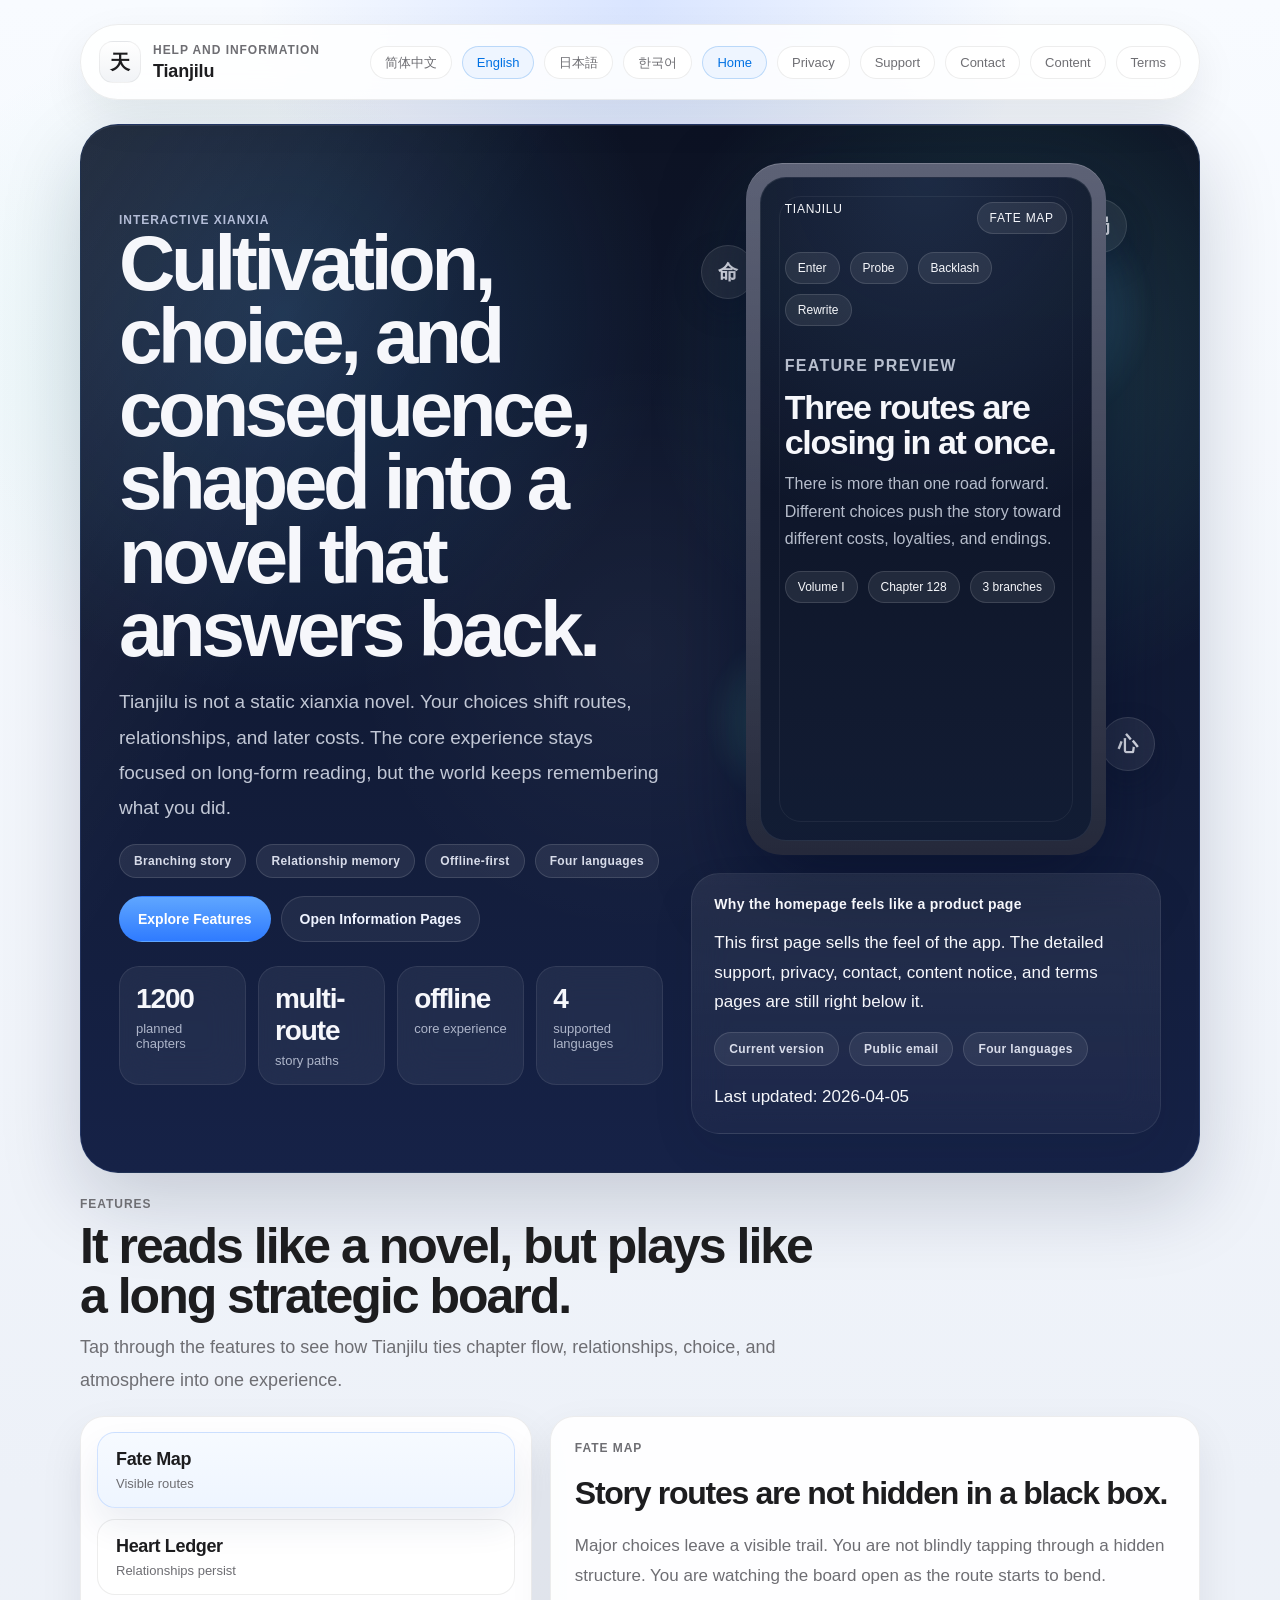
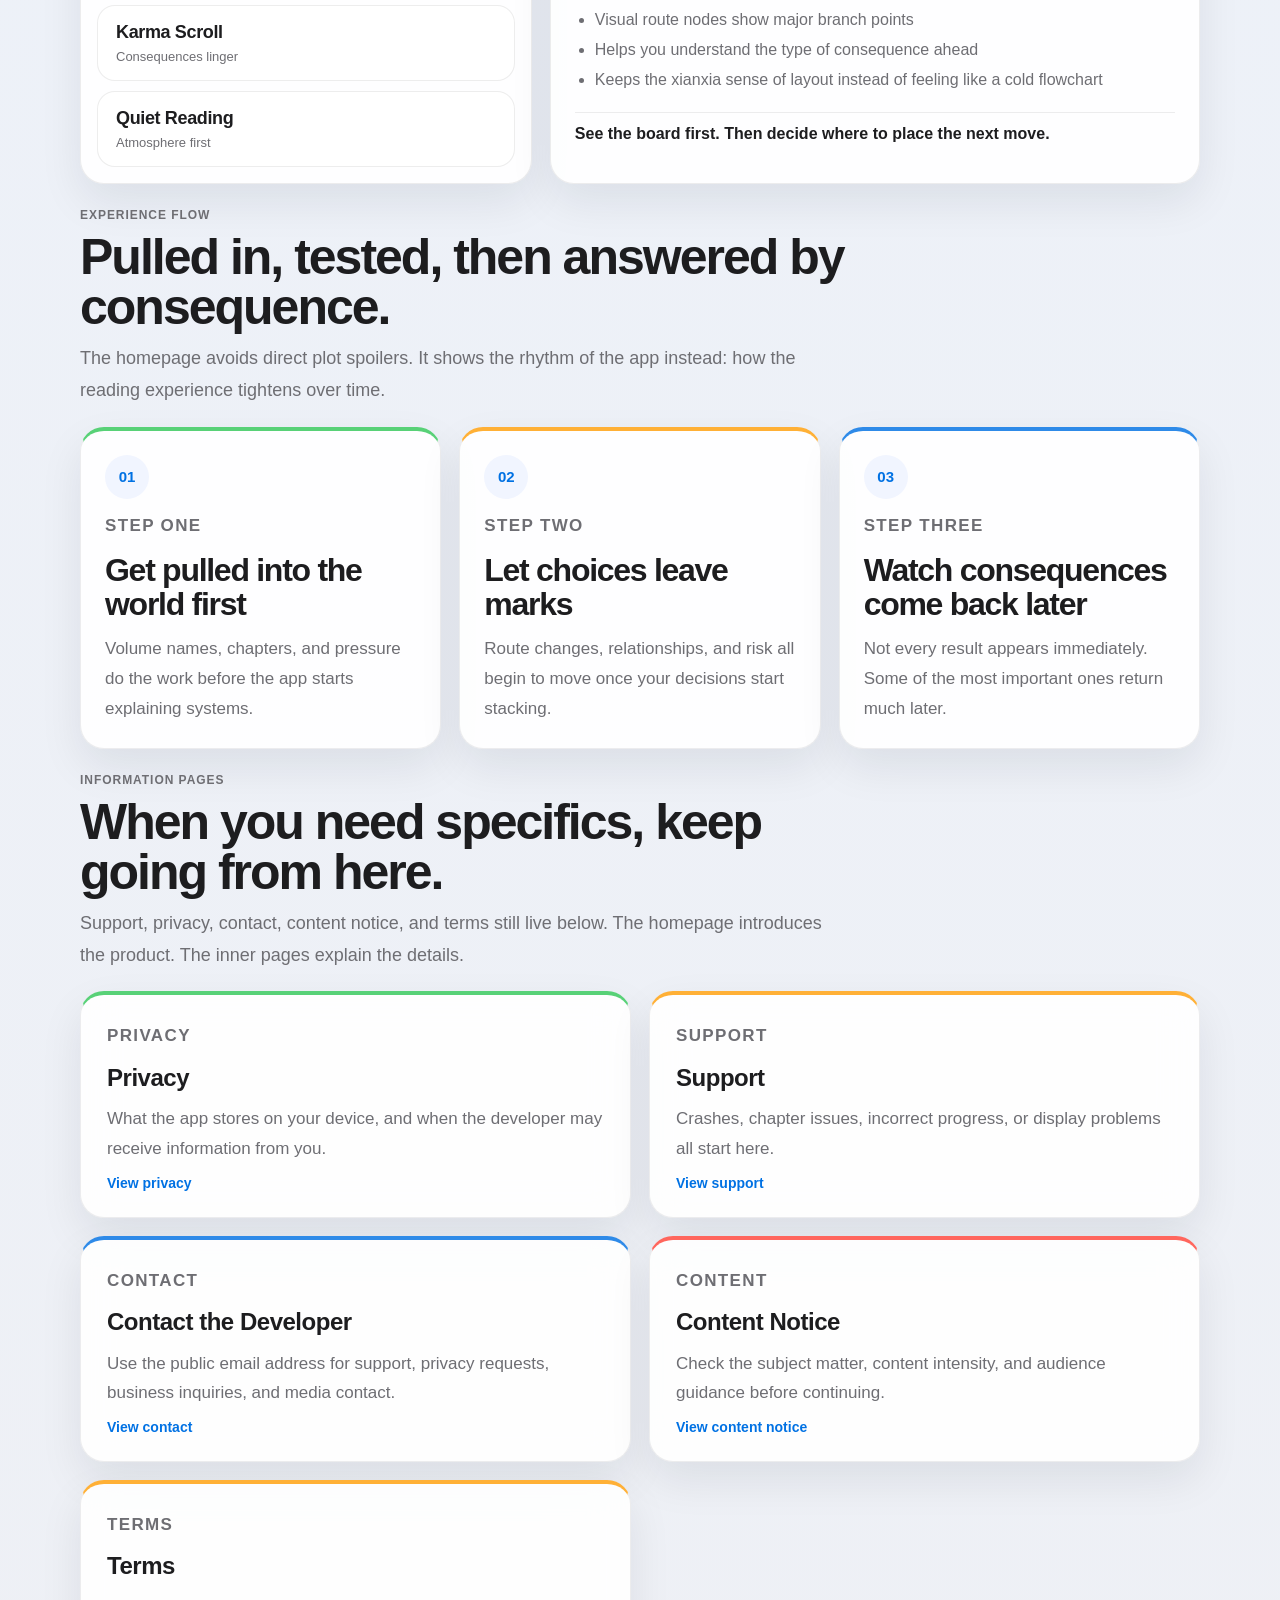
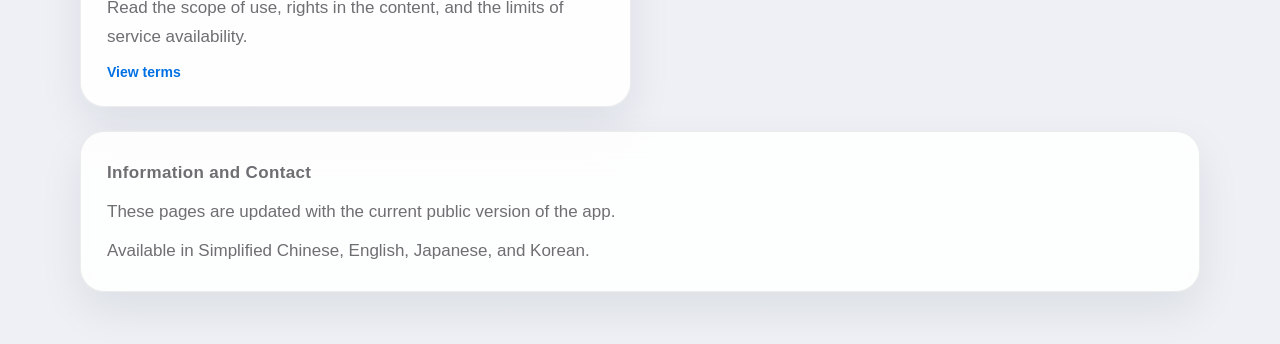
==== commit cb749f23: "Design LifeScript Solo product homepage" ====
--- a/lifescript-solo/index.html
+++ b/lifescript-solo/index.html
@@ -3,15 +3,15 @@
   <head>
     <meta charset="utf-8" />
     <meta name="viewport" content="width=device-width, initial-scale=1" />
-    <title>天机录 · 帮助与说明</title>
+    <title>天机录</title>
     <meta
       name="description"
-      content="查看天机录的隐私、支持、联系、内容提示与服务条款。"
+      content="一部会回应选择的仙侠互动小说。查看功能亮点，并继续访问支持、隐私、联系、内容提示与服务条款。"
     />
-    <link rel="stylesheet" href="./styles.css?v=20260405-4" />
+    <link rel="stylesheet" href="./styles.css?v=20260405-5" />
     <script defer src="./translations.js?v=20260405-1"></script>
-    <script defer src="./copy-overrides.js?v=20260405-4"></script>
-    <script defer src="./site.js?v=20260405-4"></script>
+    <script defer src="./copy-overrides.js?v=20260405-5"></script>
+    <script defer src="./site.js?v=20260405-5"></script>
   </head>
   <body data-page="home">
     <main id="app" class="page-shell"></main>
--- a/lifescript-solo/styles.css
+++ b/lifescript-solo/styles.css
@@ -40,6 +40,13 @@
     linear-gradient(180deg, #ffffff 0%, var(--bg) 44%, var(--bg-strong) 100%);
 }
 
+body.is-home {
+  background:
+    radial-gradient(circle at top center, rgba(55, 112, 255, 0.16), transparent 24rem),
+    radial-gradient(circle at 15% 10%, rgba(92, 211, 183, 0.12), transparent 20rem),
+    linear-gradient(180deg, #f8fbff 0%, #edf1f8 42%, #eef0f5 100%);
+}
+
 a {
   color: inherit;
 }
@@ -53,6 +60,10 @@
 .page-frame {
   display: grid;
   gap: 18px;
+}
+
+.home-frame {
+  gap: 24px;
 }
 
 .topbar,
@@ -186,6 +197,488 @@
   padding: 22px;
   border-radius: 28px;
   background: linear-gradient(180deg, #fcfdff 0%, #f6f8fb 100%);
+}
+
+.home-hero {
+  position: relative;
+  overflow: hidden;
+  padding: 38px;
+  border-radius: 38px;
+  border: 1px solid rgba(109, 157, 255, 0.16);
+  background:
+    radial-gradient(circle at 18% 18%, rgba(88, 181, 255, 0.18), transparent 24rem),
+    radial-gradient(circle at 82% 22%, rgba(109, 255, 219, 0.16), transparent 22rem),
+    linear-gradient(180deg, #0d1324 0%, #101932 44%, #162247 100%);
+  box-shadow:
+    0 30px 80px rgba(10, 24, 58, 0.18),
+    inset 0 1px 0 rgba(255, 255, 255, 0.08);
+}
+
+.home-hero::before {
+  content: "";
+  position: absolute;
+  inset: 0;
+  pointer-events: none;
+  background:
+    linear-gradient(120deg, rgba(255, 255, 255, 0.08), transparent 28%),
+    radial-gradient(circle at center, rgba(255, 255, 255, 0.04), transparent 38%);
+}
+
+.home-hero-grid {
+  position: relative;
+  z-index: 1;
+  display: grid;
+  grid-template-columns: minmax(0, 1.02fr) minmax(340px, 0.88fr);
+  gap: 28px;
+  align-items: center;
+}
+
+.home-hero-copy,
+.home-hero-visual {
+  display: grid;
+  gap: 18px;
+}
+
+.home-eyebrow,
+.home-title,
+.home-summary,
+.home-hero .hero-strip span,
+.home-hero .note-title,
+.home-hero .note-copy,
+.hero-note-dark .note-copy,
+.screen-copy h2,
+.screen-copy p,
+.screen-topline span,
+.stat-value,
+.stat-label {
+  color: #f6f7fb;
+}
+
+.home-eyebrow {
+  color: rgba(220, 228, 255, 0.78);
+}
+
+.home-title {
+  margin: 0;
+  font-size: clamp(44px, 7vw, 78px);
+  line-height: 0.94;
+  letter-spacing: -0.055em;
+  max-width: 10.5em;
+}
+
+.home-summary {
+  margin: 0;
+  max-width: 40rem;
+  color: rgba(232, 237, 248, 0.82);
+  font-size: 19px;
+  line-height: 1.86;
+}
+
+.home-hero .hero-strip span {
+  background: rgba(255, 255, 255, 0.08);
+  border-color: rgba(255, 255, 255, 0.12);
+  color: rgba(240, 244, 255, 0.88);
+}
+
+.home-hero .cta-link.primary {
+  background: linear-gradient(180deg, #5fa6ff 0%, #2f7bff 100%);
+}
+
+.home-hero .cta-link.secondary {
+  color: #eef3ff;
+  background: rgba(255, 255, 255, 0.06);
+  border-color: rgba(255, 255, 255, 0.12);
+}
+
+.hero-stats {
+  display: grid;
+  grid-template-columns: repeat(4, minmax(0, 1fr));
+  gap: 12px;
+  margin-top: 6px;
+}
+
+.stat-card {
+  padding: 16px;
+  border-radius: 20px;
+  background: rgba(255, 255, 255, 0.06);
+  border: 1px solid rgba(255, 255, 255, 0.08);
+  backdrop-filter: blur(18px);
+}
+
+.stat-value {
+  margin: 0;
+  font-size: 28px;
+  font-weight: 700;
+  letter-spacing: -0.04em;
+}
+
+.stat-label {
+  margin: 6px 0 0;
+  color: rgba(223, 230, 245, 0.74);
+  font-size: 13px;
+}
+
+.mockup-stage {
+  position: relative;
+  min-height: 530px;
+  display: grid;
+  place-items: center;
+  isolation: isolate;
+  transform-style: preserve-3d;
+  transform: perspective(1100px) rotateX(var(--tilt-y, 0deg)) rotateY(var(--tilt-x, 0deg));
+  transition: transform 220ms ease;
+}
+
+.ambient-orb {
+  position: absolute;
+  border-radius: 999px;
+  filter: blur(8px);
+  opacity: 0.85;
+  animation: floatOrb 9s ease-in-out infinite;
+}
+
+.orb-a {
+  width: 240px;
+  height: 240px;
+  top: 28px;
+  right: 12px;
+  background: radial-gradient(circle, rgba(101, 197, 255, 0.42) 0%, rgba(101, 197, 255, 0) 72%);
+}
+
+.orb-b {
+  width: 180px;
+  height: 180px;
+  bottom: 44px;
+  left: 18px;
+  background: radial-gradient(circle, rgba(100, 255, 206, 0.32) 0%, rgba(100, 255, 206, 0) 72%);
+  animation-delay: -3s;
+}
+
+.orb-c {
+  width: 150px;
+  height: 150px;
+  top: 140px;
+  left: 80px;
+  background: radial-gradient(circle, rgba(129, 144, 255, 0.24) 0%, rgba(129, 144, 255, 0) 72%);
+  animation-delay: -5s;
+}
+
+.floating-sigil {
+  position: absolute;
+  width: 54px;
+  height: 54px;
+  display: grid;
+  place-items: center;
+  border-radius: 999px;
+  color: rgba(245, 247, 255, 0.92);
+  font-size: 20px;
+  font-weight: 700;
+  border: 1px solid rgba(255, 255, 255, 0.12);
+  background: rgba(255, 255, 255, 0.08);
+  box-shadow: 0 12px 28px rgba(10, 20, 48, 0.28);
+  backdrop-filter: blur(18px);
+  animation: sigilDrift 8s ease-in-out infinite;
+}
+
+.sigil-a {
+  top: 82px;
+  left: 10px;
+}
+
+.sigil-b {
+  top: 36px;
+  right: 34px;
+  animation-delay: -2s;
+}
+
+.sigil-c {
+  bottom: 84px;
+  right: 6px;
+  animation-delay: -4s;
+}
+
+.device-shell {
+  position: relative;
+  width: min(100%, 360px);
+  aspect-ratio: 0.52;
+  padding: 14px;
+  border-radius: 36px;
+  background:
+    linear-gradient(180deg, rgba(255, 255, 255, 0.28), rgba(255, 255, 255, 0.08)),
+    linear-gradient(180deg, #1e2541 0%, #12172a 100%);
+  box-shadow:
+    0 28px 80px rgba(3, 12, 37, 0.5),
+    inset 0 1px 0 rgba(255, 255, 255, 0.18);
+}
+
+.device-screen {
+  position: relative;
+  height: 100%;
+  overflow: hidden;
+  padding: 24px;
+  border-radius: 26px;
+  background:
+    radial-gradient(circle at top center, rgba(123, 178, 255, 0.16), transparent 22rem),
+    linear-gradient(180deg, rgba(10, 16, 31, 0.98), rgba(18, 28, 52, 0.98));
+  border: 1px solid rgba(255, 255, 255, 0.08);
+  display: grid;
+  gap: 18px;
+  align-content: start;
+}
+
+.device-screen::before {
+  content: "";
+  position: absolute;
+  inset: 18px;
+  border-radius: 22px;
+  border: 1px solid rgba(255, 255, 255, 0.06);
+  pointer-events: none;
+}
+
+.screen-topline {
+  display: flex;
+  justify-content: space-between;
+  gap: 10px;
+  font-size: 12px;
+  letter-spacing: 0.06em;
+  text-transform: uppercase;
+}
+
+.screen-badge,
+.preview-route span,
+.preview-pill-row span {
+  display: inline-flex;
+  align-items: center;
+  justify-content: center;
+  min-height: 32px;
+  padding: 0 12px;
+  border-radius: 999px;
+  border: 1px solid rgba(255, 255, 255, 0.12);
+  background: rgba(255, 255, 255, 0.08);
+  color: #f6f7fb;
+  font-size: 12px;
+}
+
+.preview-route,
+.preview-pill-row {
+  display: flex;
+  flex-wrap: wrap;
+  gap: 10px;
+}
+
+.screen-copy {
+  display: grid;
+  gap: 10px;
+  margin-top: 8px;
+}
+
+.screen-copy h2 {
+  margin: 0;
+  font-size: 34px;
+  line-height: 1.04;
+  letter-spacing: -0.04em;
+}
+
+.screen-copy p {
+  margin: 0;
+  color: rgba(229, 236, 248, 0.78);
+  font-size: 16px;
+  line-height: 1.72;
+}
+
+.hero-note-dark {
+  background: linear-gradient(180deg, rgba(255, 255, 255, 0.08), rgba(255, 255, 255, 0.03));
+  border-color: rgba(255, 255, 255, 0.08);
+}
+
+.hero-note-dark .hero-strip span {
+  background: rgba(255, 255, 255, 0.07);
+}
+
+.home-section {
+  display: grid;
+  gap: 20px;
+}
+
+.section-head {
+  display: grid;
+  gap: 10px;
+  max-width: 48rem;
+}
+
+.home-section-title {
+  margin: 0;
+  font-size: clamp(32px, 4vw, 50px);
+  line-height: 1;
+  letter-spacing: -0.04em;
+}
+
+.home-section-summary {
+  margin: 0;
+  color: var(--muted);
+  font-size: 18px;
+  line-height: 1.8;
+}
+
+.showcase-grid {
+  display: grid;
+  grid-template-columns: minmax(260px, 0.82fr) minmax(0, 1.18fr);
+  gap: 18px;
+}
+
+.feature-switcher,
+.feature-panel,
+.journey-step {
+  border: 1px solid var(--border);
+  background: rgba(255, 255, 255, 0.9);
+  box-shadow: var(--shadow);
+}
+
+.feature-switcher {
+  display: grid;
+  gap: 10px;
+  padding: 16px;
+  border-radius: var(--radius-lg);
+}
+
+.feature-tab {
+  appearance: none;
+  width: 100%;
+  text-align: left;
+  padding: 16px 18px;
+  border-radius: 18px;
+  border: 1px solid var(--border);
+  background: #ffffff;
+  color: var(--text);
+  cursor: pointer;
+  transition: transform 180ms ease, border-color 180ms ease, box-shadow 180ms ease, background-color 180ms ease;
+}
+
+.feature-tab span,
+.feature-tab small {
+  display: block;
+}
+
+.feature-tab span {
+  font-size: 18px;
+  font-weight: 650;
+  letter-spacing: -0.02em;
+}
+
+.feature-tab small {
+  margin-top: 6px;
+  color: var(--muted);
+  font-size: 13px;
+}
+
+.feature-tab.active,
+.feature-tab:hover {
+  transform: translateY(-1px);
+  border-color: rgba(47, 123, 255, 0.18);
+  background: linear-gradient(180deg, rgba(246, 250, 255, 0.98), rgba(238, 245, 255, 0.98));
+  box-shadow: 0 18px 34px rgba(25, 53, 105, 0.08);
+}
+
+.feature-panel {
+  display: grid;
+  gap: 14px;
+  padding: 24px;
+  border-radius: var(--radius-lg);
+  min-height: 360px;
+}
+
+.feature-panel h3,
+.journey-step h3 {
+  margin: 0;
+  font-size: 32px;
+  line-height: 1.08;
+  letter-spacing: -0.04em;
+}
+
+.feature-body,
+.journey-step p {
+  margin: 0;
+  color: var(--muted);
+  font-size: 17px;
+  line-height: 1.76;
+}
+
+.feature-list {
+  margin: 0;
+  padding-left: 20px;
+  display: grid;
+  gap: 10px;
+  color: var(--muted);
+}
+
+.feature-quote {
+  margin-top: auto;
+  padding-top: 12px;
+  border-top: 1px solid var(--border);
+  color: var(--text);
+  font-size: 16px;
+  font-weight: 600;
+}
+
+.journey-grid {
+  display: grid;
+  grid-template-columns: repeat(3, minmax(0, 1fr));
+  gap: 18px;
+}
+
+.journey-step {
+  position: relative;
+  display: grid;
+  gap: 12px;
+  padding: 24px;
+  border-radius: var(--radius-lg);
+}
+
+.journey-index {
+  width: 44px;
+  height: 44px;
+  display: grid;
+  place-items: center;
+  border-radius: 999px;
+  background: #f1f5ff;
+  color: var(--blue);
+  font-weight: 700;
+  font-size: 15px;
+}
+
+.home-portal-grid {
+  grid-template-columns: repeat(3, minmax(0, 1fr));
+}
+
+.reveal-on-scroll {
+  opacity: 1;
+  transform: translateY(0);
+  transition: transform 280ms ease, box-shadow 280ms ease;
+}
+
+.reveal-on-scroll.is-visible {
+  opacity: 1;
+  transform: translateY(0);
+}
+
+@keyframes floatOrb {
+  0%,
+  100% {
+    transform: translate3d(0, 0, 0) scale(1);
+  }
+  50% {
+    transform: translate3d(0, -14px, 0) scale(1.06);
+  }
+}
+
+@keyframes sigilDrift {
+  0%,
+  100% {
+    transform: translateY(0);
+  }
+  50% {
+    transform: translateY(-10px);
+  }
 }
 
 .hero-title {
@@ -366,10 +859,27 @@
     border-radius: 28px;
   }
 
+  .home-hero,
+  .hero {
+    padding: 26px;
+  }
+
+  .home-hero-grid,
   .hero-grid,
   .content-grid,
-  .legal-grid {
+  .legal-grid,
+  .showcase-grid,
+  .journey-grid,
+  .home-portal-grid {
     grid-template-columns: 1fr;
+  }
+
+  .hero-stats {
+    grid-template-columns: repeat(2, minmax(0, 1fr));
+  }
+
+  .mockup-stage {
+    min-height: 460px;
   }
 }
 
@@ -399,6 +909,7 @@
   }
 
   .topbar,
+  .home-hero,
   .hero,
   .hero-note,
   .grid-card,
@@ -414,14 +925,17 @@
     padding: 18px;
   }
 
+  .home-hero,
   .hero {
     padding: 24px;
   }
 
+  .home-title,
   .hero-title {
     font-size: 34px;
   }
 
+  .home-summary,
   .hero-summary,
   .note-copy,
   .footer p,
@@ -432,6 +946,31 @@
     line-height: 1.66;
   }
 
+  .home-section-title,
+  .feature-panel h3,
+  .screen-copy h2 {
+    font-size: 28px;
+  }
+
+  .hero-stats {
+    grid-template-columns: 1fr 1fr;
+  }
+
+  .stat-card,
+  .feature-switcher,
+  .feature-panel,
+  .journey-step {
+    padding: 18px;
+  }
+
+  .mockup-stage {
+    min-height: 400px;
+  }
+
+  .device-shell {
+    width: min(100%, 300px);
+  }
+
   .hero-actions {
     width: 100%;
   }
